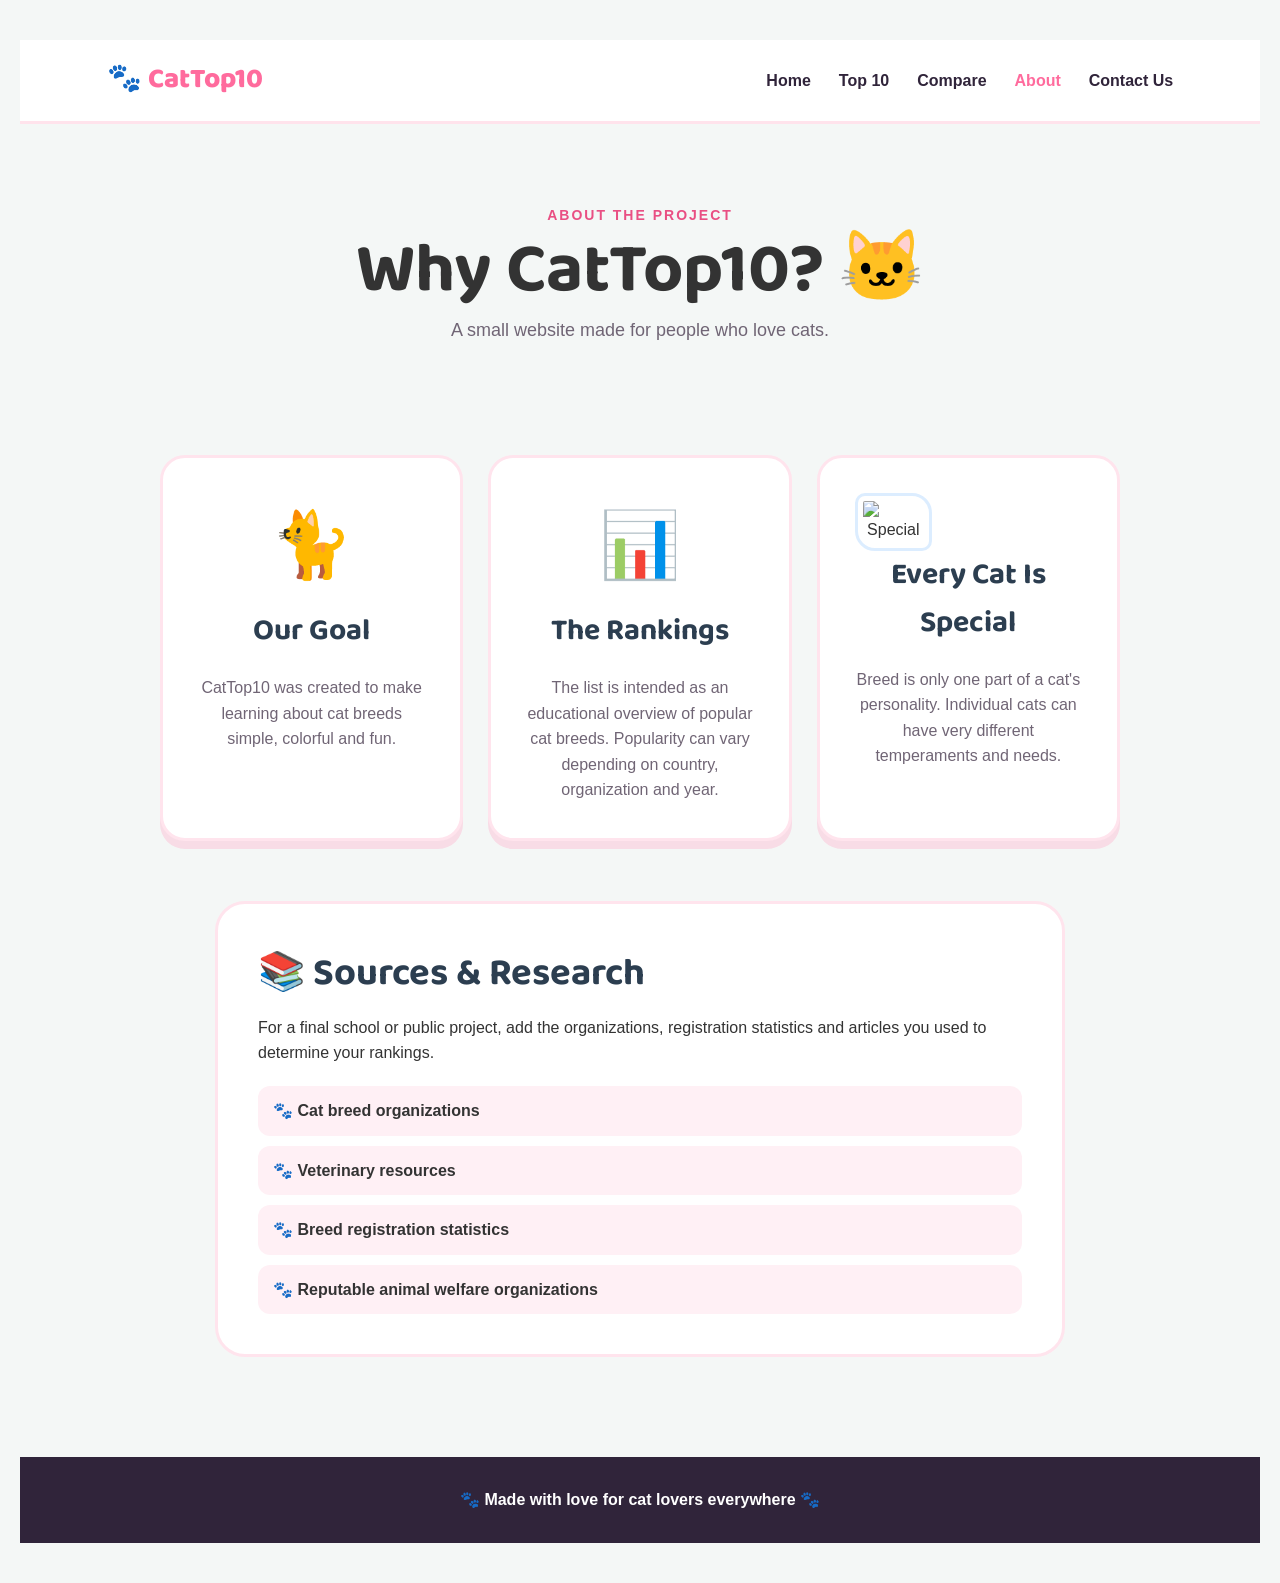
==== hehe/about.html @ 048ce3d6 "Add files via upload" ====
<!DOCTYPE html>
<html lang="en">
<head>
    <meta charset="UTF-8">
    <meta name="viewport" content="width=device-width, initial-scale=1.0">
    <title>CatTop10 | About</title>
    <link rel="stylesheet" href="style.css">
</head>

<body>

<header class="navbar">
    <a href="index.html" class="logo">🐾 CatTop10</a>

    <nav>
        <a href="index.html">Home</a>
        <a href="breeds.html">Top 10</a>
        <a href="compare.html">Compare</a>
        <a href="about.html" class="active">About</a>
        <a href="contact.html">Contact Us</a>

    </nav>
</header>

<main>

<section class="page-header">
    <p class="section-label">ABOUT THE PROJECT</p>
    <h1>Why CatTop10? 🐱</h1>
    <p>A small website made for people who love cats.</p>
</section>


<section class="about-grid">

    <div class="about-card">
        <div class="big-emoji">🐈</div>
        <h2>Our Goal</h2>
        <p>
            CatTop10 was created to make learning about cat breeds
            simple, colorful and fun.
        </p>
    </div>


    <div class="about-card">
        <div class="big-emoji">📊</div>
        <h2>The Rankings</h2>
        <p>
            The list is intended as an educational overview of popular
            cat breeds. Popularity can vary depending on country,
            organization and year.
        </p>
    </div>


    <div class="about-card">
        <div class="Special"><img src="https://thumbs.dreamstime.com/b/special-offer-colored-cartoon-isolated-white-background-35196909.jpg" alt="Special"></div>
        <h2>Every Cat Is Special</h2>
        <p>
            Breed is only one part of a cat's personality. Individual
            cats can have very different temperaments and needs.
        </p>
    </div>

</section>


<section class="sources">
    <h2>📚 Sources & Research</h2>

    <p>
        For a final school or public project, add the organizations,
        registration statistics and articles you used to determine
        your rankings.
    </p>

    <div class="source-list">
        <div>🐾 Cat breed organizations</div>
        <div>🐾 Veterinary resources</div>
        <div>🐾 Breed registration statistics</div>
        <div>🐾 Reputable animal welfare organizations</div>
    </div>
</section>

</main>

<footer>
    <p>🐾 Made with love for cat lovers everywhere 🐾</p>
</footer>

</body>
</html>
---- hehe/style.css ----
@import url('https://fonts.googleapis.com/css2?family=Baloo+2:wght@400;500;600;700;800&family=Nunito:wght@400;600;700;800&display=swap');

:root {
    --pink: #ff6b9d;
    --pink-dark: #e94f83;
    --yellow: #ffd166;
    --orange: #ff9f43;
    --purple: #9b6cff;
    --blue: #61c0ff;
    --cream: #fffaf4;
    --dark: #30243a;
    --white: #ffffff;
    --light-pink: #fff0f5;
}

* {
    margin: 0;
    padding: 0;
    box-sizing: border-box;
   
}

html {
    scroll-behavior: smooth;
}

body {
    background-color: rgb(230, 241, 255);
    color: var(--dark);
    font-family: "Nunito", sans-serif;
    line-height: 1.6;
}

/* NAVIGATION */

.navbar {
    width: 100%;
    padding: 18px 7%;
    background: white;
    display: flex;
    align-items: center;
    justify-content: space-between;
    border-bottom: 3px solid #ffe3ec;
    position: sticky;
    top: 0;
    z-index: 100;
}

.logo {
    text-decoration: none;
    color: var(--pink);
    font-family: "Baloo 2", cursive;
    font-size: 28px;
    font-weight: 800;
}

nav {
    display: flex;
    gap: 28px;
}

nav a {
    text-decoration: none;
    color: var(--dark);
    font-weight: 700;
    transition: 0.25s;
}

nav a:hover,
nav a.active {
    color: var(--pink);
}

/* HERO */

.hero {
    min-height: 570px;
    padding: 80px 8%;
    display: flex;
    align-items: center;
    justify-content: space-between;
    gap: 50px;
    background:
        radial-gradient(circle at 10% 20%, #ffe0eb 0 80px, transparent 81px),
        radial-gradient(circle at 90% 80%, #fff0b8 0 100px, transparent 101px),
        linear-gradient(135deg, #fff5f8, #fffaf0);
}

.hero-text {
    max-width: 650px;
}

.badge,
.section-label {
    color: var(--pink-dark);
    font-weight: 800;
    letter-spacing: 2px;
    font-size: 14px;
}

.hero h1 {
    font-family: "Baloo 2", cursive;
    font-size: clamp(50px, 7vw, 88px);
    line-height: 0.95;
    margin: 18px 0;
}

.hero p {
    font-size: 20px;
    max-width: 580px;
    color: #665a6d;
}

.hero-cat {
    width: 330px;
    height: 330px;
    border-radius: 50%;
    background: var(--yellow);
    display: grid;
    place-items: center;
    font-size: 170px;
    transform: rotate(4deg);
    box-shadow: 15px 18px 0 #f6c951;
    animation: float 3s ease-in-out infinite;
}

@keyframes float {
    0%, 100% {
        transform: translateY(0) rotate(4deg);
    }

    50% {
        transform: translateY(-15px) rotate(-4deg);
    }
}

/* BUTTONS */

.hero-buttons {
    display: flex;
    gap: 15px;
    margin-top: 30px;
    flex-wrap: wrap;
}

.btn {
    display: inline-block;
    padding: 14px 24px;
    border-radius: 50px;
    background: var(--pink);
    color: white;
    text-decoration: none;
    font-weight: 800;
    box-shadow: 0 5px 0 var(--pink-dark);
    transition: 0.2s;
}


.btn:hover {
    transform: translateY(-3px);
    background-color: #ff78aae5;
}

.btn.secondary {
    background: white;
    color: var(--pink-dark);
    box-shadow: 0 5px 0 #ffd0df;
    
}
.btn.secondary:hover{background-color: #f9dbe5;}
/* SECTIONS */

.intro {
    text-align: center;
    max-width: 700px;
    margin: auto;
    padding: 90px 20px 50px;
}

.intro h2,
.section-heading h2,
.tip-box h2 {
    font-family: "Baloo 2", cursive;
    font-size: 46px;
    line-height: 1.1;
    margin: 8px 0 15px;
}

.intro p:last-child {
    color: #706575;
    font-size: 18px;
}

.featured {
    padding: 40px 8% 100px;
}

.section-heading {
    display: flex;
    justify-content: space-between;
    align-items: end;
    margin-bottom: 30px;
}

.section-heading a {
    color: var(--pink-dark);
    font-weight: 800;
    text-decoration: none;
}

/* CAT CARDS */

.cat-grid {
    display: grid;
    grid-template-columns: repeat(3, 1fr);
    gap: 25px;
}
img {width: 150px;
     height: auto;
    padding: 5px;
    border: 3px solid #dcedff;
    margin-right: 150px;
    border-radius: 10px 20px 10px 20px;
    }
.cat-card {
    background: white;
    border-radius: 25px;
    padding: 30px;
    position: relative;
    border: 3px solid #ffe5ee;
    box-shadow: 0 10px 0 #f9dbe5;
    transition: 0.25s;
    border-radius: 10px;
}

.cat-card:hover {
    transform: translateY(-8px) rotate(1deg);
}

.cat-number {
    position: absolute;
    right: 20px;
    top: 18px;
    background: var(--yellow);
    padding: 5px 12px;
    border-radius: 50px;
    font-weight: 800;
}

.cat-emoji {
    font-size: 80px;
    margin-bottom: 10px;
}

.cat-card h3 {
    font-family: "Baloo 2", cursive;
    font-size: 30px;
}

.cat-card p {
    color: #706575;
}

.tag {
    display: inline-block;
    margin-top: 15px;
    padding: 6px 12px;
    border-radius: 30px;
    background: var(--light-pink);
    color: var(--pink-dark);
    font-size: 13px;
    font-weight: 800;
}

/* PAGE HEADER */

.page-header {
    text-align: center;
    padding: 80px 20px 50px;
    background: linear-gradient(135deg, #f0fbff);
}

.page-header h1 {
    font-family: "Baloo 2", cursive;
    font-size: clamp(45px, 7vw, 70px);
    line-height: 1;
    margin: 10px 0;
}

.page-header p:last-child {
    color: #706575;
    font-size: 18px;
}

/* BREED LIST */

.breeds-container {
    max-width: 1250px;
    margin: 60px auto 105px;
    padding: 0 20px;
    display: grid;
    gap: 25px;
    background:linear-gradient(135deg,  #f0fbff) ;
}

.breed-card {
    display: grid;
    grid-template-columns: 70px 130px 1fr;
    align-items: center;
    gap: 25px;
    background: white;
    padding: 25px;
    border-radius: 25px;
    border: 3px solid #ffe4ed;
    box-shadow: 0 8px 0 #f8dce6;
    transition: 0.25s;
}

.breed-card:hover {
    transform: translateX(8px);
}

.rank {
    font-family: "Baloo 2", cursive;
    font-size: 38px;
    color: var(--pink);
    font-weight: 800;
}

.breed-icon {
    width: 110px;
    height: 110px;
    border-radius: 50%;
    display: grid;
    place-items: center;
    font-size: 65px;
    background: #fff0b8;
}

.breed-info h2 {
    font-family: "Baloo 2", cursive;
    font-size: 32px;
}

.breed-info p {
    color: #706575;
}

.details {
    display: flex;
    flex-wrap: wrap;
    gap: 8px;
    margin-top: 12px;
}

.details span {
    padding: 5px 10px;
    background: #f6f2ff;
    color: #7253bd;
    border-radius: 20px;
    font-size: 13px;
    font-weight: 700;
}

/* TABLE */

.table-wrapper {
    max-width: 1100px;
    margin: 60px auto;
    padding: 0 20px;
    overflow-x: auto;
    color: #2785ffaf;
}

table {
    width: 100%;
    min-width: 750px;
    border-collapse: separate;
    border-spacing: 0;
    overflow: hidden;
    background: white;
    border-radius: 20px;
    box-shadow: 0 8px 0 #f8dce6;
}

th {
    background: var(--pink);
    color: white;
    padding: 18px;
    text-align: left;
}

td {
    padding: 17px;
    border-bottom: 1px solid #f4e4ea;
    font-weight: 600;
}

tr:last-child td {
    border-bottom: none;
}

tr:hover td {
    background: #fff5f8;
}

.tip-box {
    max-width: 850px;
    margin: 0 auto 100px;
    padding: 40px;
    background: #fff0b8;
    border-radius: 30px;
    box-shadow: 10px 10px 0 #f6d35c;
}

.tip-box p {
    font-size: 17px;
}

/* ABOUT */

.about-grid {
    max-width: 1000px;
    margin: 60px auto;
    padding: 0 20px;
    display: grid;
    grid-template-columns: repeat(3, 1fr);
    gap: 25px;
}
.about-card:hover {background-color: #f4e4ea;
transition: background-color 0.3s ease;
transition: 0.25s;
position: relative;}
.about-card {
    background: white;
    padding: 35px;
    border-radius: 25px;
    text-align: center;
    border: 3px solid #ffe4ed;
    box-shadow: 0 8px 0 #f8dce6;
}

.big-emoji {
    font-size: 65px;
    margin-bottom: 10px;
}

.about-card h2 {
    font-family: "Baloo 2", cursive;
    font-size: 30px;
}

.about-card p {
    color: #706575;
}

.sources {
    max-width: 850px;
    margin: 0 auto 100px;
    padding: 40px;
    background: white;
    border-radius: 30px;
    border: 3px solid #ffe4ed;
}

.sources h2 {
    font-family: "Baloo 2", cursive;
    font-size: 38px;
    margin-bottom: 10px;
}

.source-list {
    display: grid;
    gap: 10px;
    margin-top: 20px;
}

.source-list div {
    padding: 12px 15px;
    background: var(--light-pink);
    border-radius: 12px;
    font-weight: 700;
}

/* FOOTER */

footer {
    background: var(--dark);
    color: white;
    text-align: center;
    padding: 30px;
    font-weight: 700;
}

/* MOBILE */

@media (max-width: 800px) {

    .navbar {
        flex-direction: column;
        gap: 10px;
    }

    nav {
        gap: 15px;
        flex-wrap: wrap;
        justify-content: center;
    }

    .hero {
        text-align: center;
        flex-direction: column;
        padding-top: 60px;
    }

    .hero-buttons {
        justify-content: center;
    }

    .hero-cat {
        width: 230px;
        height: 230px;
        font-size: 120px;
    }

    .cat-grid,
    .about-grid {
        grid-template-columns: 1fr;
    }

    .section-heading {
        align-items: start;
        flex-direction: column;
        gap: 10px;
    }

    .breed-card {
        grid-template-columns: 50px 90px 1fr;
        gap: 15px;
    }

    .breed-icon {
        width: 80px;
        height: 80px;
        font-size: 45px;
    }

    .breed-info h2 {
        font-size: 25px;
    }
}

@media (max-width: 550px) {

    .hero h1 {
        font-size: 52px;
    }

    .breed-card {
        grid-template-columns: 1fr;
        text-align: center;
    }

    .rank {
        text-align: left;
    }

    .breed-icon {
        margin: auto;
    }

    .details {
        justify-content: center;
    }
}
* {
            box-sizing: border-box;
            margin: 0;
            padding: 0;
            font-family: 'Segoe UI', Tahoma, Geneva, Verdana, sans-serif;
        }

        body {
            background-color: #f4f7f6;
            color: #333;
            line-height: 1.6;
            padding: 40px 20px;
        }

        .container {
            max-width: 1000px;
            margin: 0 auto;
            background: #fff;
            padding: 40px;
            border-radius: 8px;
            box-shadow: 0 4px 15px rgba(0,0,0,0.05);
            display: grid;
            grid-template-columns: 1fr 1fr;
            gap: 40px;
        }

        @media (max-width: 768px) {
            .container {
                grid-template-columns: 1fr;
            }
        }

        h2 {
            margin-bottom: 20px;
            color: #2c3e50;
        }

        /* Form Styling */
        .form-group {
            margin-bottom: 20px;
        }

        label {
            display: block;
            margin-bottom: 5px;
            font-weight: 600;
            font-size: 0.9rem;
        }

        input, textarea {
            width: 100%;
            padding: 12px;
            border: 1px solid #ccc;
            border-radius: 4px;
            font-size: 1rem;
            transition: border-color 0.3s;
        }

        input:focus, textarea:focus {
            outline: none;
            border-color: #3498db;
        }

        button {
            background-color: #3498db;
            color: white;
            padding: 12px 24px;
            border: none;
            border-radius: 4px;
            cursor: pointer;
            font-size: 1rem;
            font-weight: 600;
            width: 100%;
            transition: background-color 0.3s;
        }

        button:hover {
            background-color: #2980b9;
        }

        /* Info Styling */
        .info-side {
            display: flex;
            flex-direction: column;
            justify-content: center;
            background-color: #fdfdfd;
            padding: 20px;
            border-radius: 4px;
            border-left: 4px solid #3498db;
        }

        .info-item {
            margin-bottom: 20px;
        }

        .info-item h4 {
            color: #3498db;
            margin-bottom: 5px;
        }

        .social-links a {
            color: #333;
            text-decoration: none;
            margin-right: 15px;
            font-weight: bold;
        }

        .social-links a:hover {
            color: #3498db;
        }
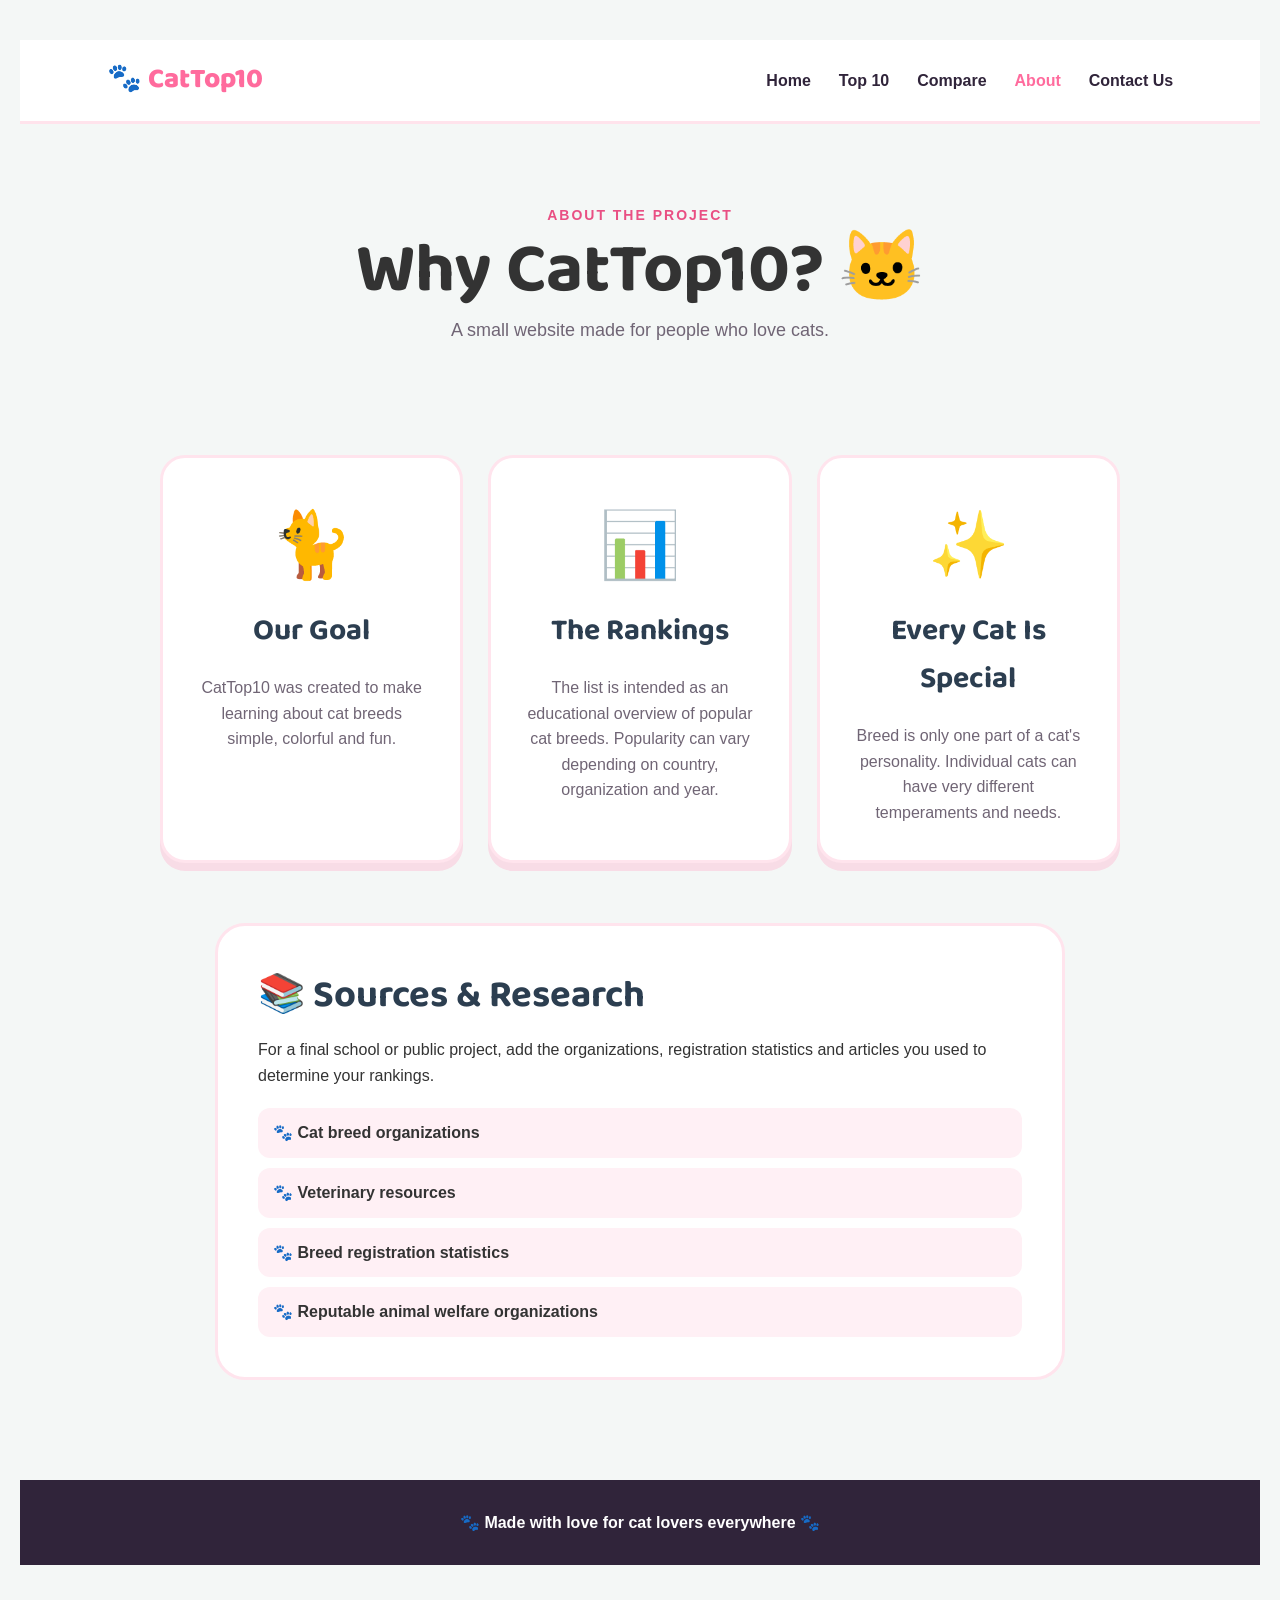
==== commit db4bf988: "Update about.html" ====
--- a/hehe/about.html
+++ b/hehe/about.html
@@ -55,7 +55,7 @@
 
 
     <div class="about-card">
-        <div class="Special"><img src="https://thumbs.dreamstime.com/b/special-offer-colored-cartoon-isolated-white-background-35196909.jpg" alt="Special"></div>
+        <div class="big-emoji">✨</div>
         <h2>Every Cat Is Special</h2>
         <p>
             Breed is only one part of a cat's personality. Individual
--- a/hehe/style.css
+++ b/hehe/style.css
@@ -218,7 +218,7 @@
 img {width: 150px;
      height: auto;
     padding: 5px;
-    border: 3px solid #dcedff;
+    border: 3px solid #ffd2fc;
     margin-right: 150px;
     border-radius: 10px 20px 10px 20px;
     }
@@ -682,4 +682,5 @@
 
         .social-links a:hover {
             color: #3498db;
-        }+        }
+        .special {margin-right :15px;}
